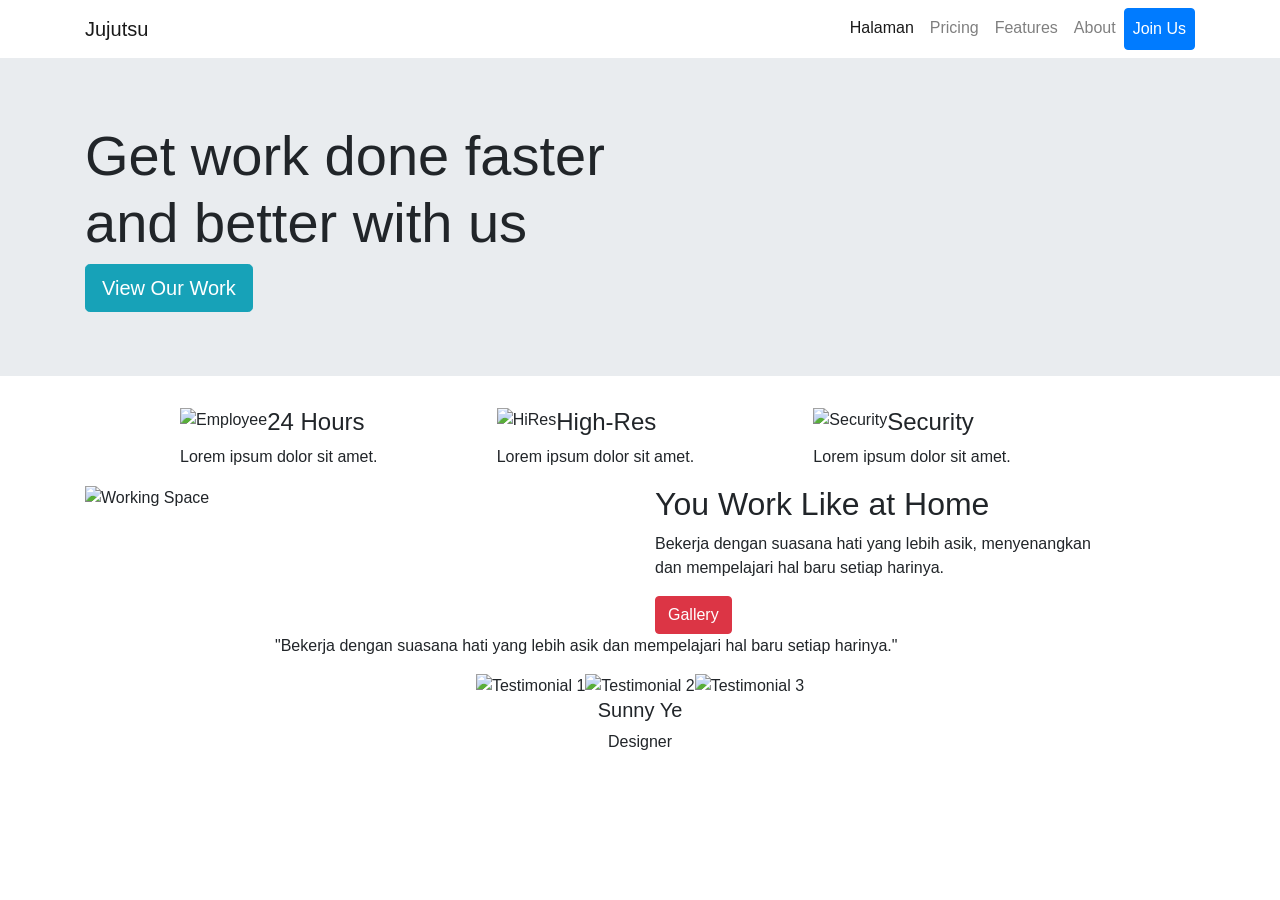
==== Tugas_4-landing_bootstrap/index.html @ a0ee175c "Create index.html" ====
<!doctype html>
<html lang="en">
  <head>
    <!-- Required meta tags -->
    <meta charset="utf-8">
    <meta name="viewport" content="width=device-width, initial-scale=1, shrink-to-fit=no">

    <!-- Bootstrap CSS -->
    <link rel="stylesheet" href="https://stackpath.bootstrapcdn.com/bootstrap/4.1.3/css/bootstrap.min.css" integrity="sha384-MCw98/SFnGE8fJT3GXwEOngsV7Zt27NXFoaoApmYm81iuXoPkFOJwJ8ERdknLPMO" crossorigin="anonymous">
    <link rel="stylesheet" href="css/style.css">

    <!-- Google Fonts -->
    <link href="https://fonts.googleapis.com/css?family=Viga" rel="stylesheet">

    <title>jujutsu kaisen</title>
  </head>
  <body>


    <!-- awal Navbar -->
    <nav class="navbar navbar-expand-lg navbar-light">
      <div class="container">
        <a class="navbar-brand" href="#">Jujutsu</a>
        <button class="navbar-toggler" type="button" data-toggle="collapse" data-target="#navbarNavAltMarkup" aria-controls="navbarNavAltMarkup" aria-expanded="false" aria-label="Toggle navigation">
          <span class="navbar-toggler-icon"></span>
        </button>
        <div class="collapse navbar-collapse" id="navbarNavAltMarkup">
          <div class="navbar-nav ml-auto">
            <a class="nav-item nav-link active" href="#">Halaman <span class="sr-only">(current)</span></a>
            <a class="nav-item nav-link" href="#">Pricing</a>
            <a class="nav-item nav-link" href="#">Features</a>
            <a class="nav-item nav-link" href="#">About</a>
            <a class="nav-item nav-link btn btn-primary text-white tombol" href="#">Join Us</a>
          </div>
        </div>
      </div>
    </nav>
    <!-- akhir Navbar -->

    <!-- Jumbotron -->
    <div class="jumbotron jumbotron-fluid">
      <div class="container">
        <h1 class="display-4">Get work done <span>faster</span> <br>and <span>better</span> with us</h1>
        <a href="#" class="btn btn-info btn-lg tombol">View Our Work</a>
      </div>
    </div>
    <!-- akhir Jumbotron -->


    <!-- container -->
    <div class="container">

      <!-- info panel -->
      <div class="row justify-content-center">
        <div class="col-10 info-panel">
          <div class="row">
            <div class="col-sm">
              <img src="img/employee.png" alt="Employee" class="img-fluid float-left">
              <h4>24 Hours</h4>
              <p>Lorem ipsum dolor sit amet.</p>
            </div>
            <div class="col-lg">
              <img src="img/hires.png" alt="HiRes" class="img-fluid float-left">
              <h4>High-Res</h4>
              <p>Lorem ipsum dolor sit amet.</p>
            </div>
            <div class="col-lg">
              <img src="img/security.png" alt="Security" class="img-fluid float-left">
              <h4>Security</h4>
              <p>Lorem ipsum dolor sit amet.</p>
            </div>
          </div>
        </div>
      </div>
      <!-- akhir info panel -->


      <!-- Workingspace -->
      <div class="row workingspace">
        <div class="col-lg-6">
          <img src="img/workingspace.png" alt="Working Space" class="img-fluid">
        </div>
        <div class="col-lg-5">
          <h2>You <span>Work</span> Like at <span>Home</span></h2>
          <p>Bekerja dengan suasana hati yang lebih asik, menyenangkan
            dan mempelajari hal baru setiap harinya.</p>
          <a href="#" class="btn btn-danger tombol">Gallery</a>
        </div>
      </div>
      <!-- akhir Workingspace -->


      <!-- Testimonial -->
      <section class="testimonial">
        <div class="row justify-content-center">
          <div class="col-lg-8">
            <p>"Bekerja dengan suasana hati yang lebih asik dan mempelajari hal baru setiap harinya."</p>
          </div>
        </div>
        <div class="row justify-content-center">
          <div class="col-lg-6 justify-content-center d-flex">
            <img src="img/img1.png" alt="Testimonial 1">
            <img src="img/img2.png" alt="Testimonial 2" class="img-main">
            <img src="img/img3.png" alt="Testimonial 3">
          </div>
        </div>
        <div class="row justify-content-center info-text">
          <div class="col-lg text-center">
            <h5>Sunny Ye</h5>
            <p>Designer</p>
          </div>
        </div>
      </section>
      <!-- akhir Testimonial -->


    </div>
    <!-- akhir container -->




    

    <!-- Optional JavaScript -->
    <!-- jQuery first, then Popper.js, then Bootstrap JS -->
    <script src="https://code.jquery.com/jquery-3.3.1.slim.min.js" integrity="sha384-q8i/X+965DzO0rT7abK41JStQIAqVgRVzpbzo5smXKp4YfRvH+8abtTE1Pi6jizo" crossorigin="anonymous"></script>
    <script src="https://cdnjs.cloudflare.com/ajax/libs/popper.js/1.14.3/umd/popper.min.js" integrity="sha384-ZMP7rVo3mIykV+2+9J3UJ46jBk0WLaUAdn689aCwoqbBJiSnjAK/l8WvCWPIPm49" crossorigin="anonymous"></script>
    <script src="https://stackpath.bootstrapcdn.com/bootstrap/4.1.3/js/bootstrap.min.js" integrity="sha384-ChfqqxuZUCnJSK3+MXmPNIyE6ZbWh2IMqE241rYiqJxyMiZ6OW/JmZQ5stwEULTy" crossorigin="anonymous"></script>
    <script type="text/javascript" src="js/script.js"></script>
  </body>
</html>
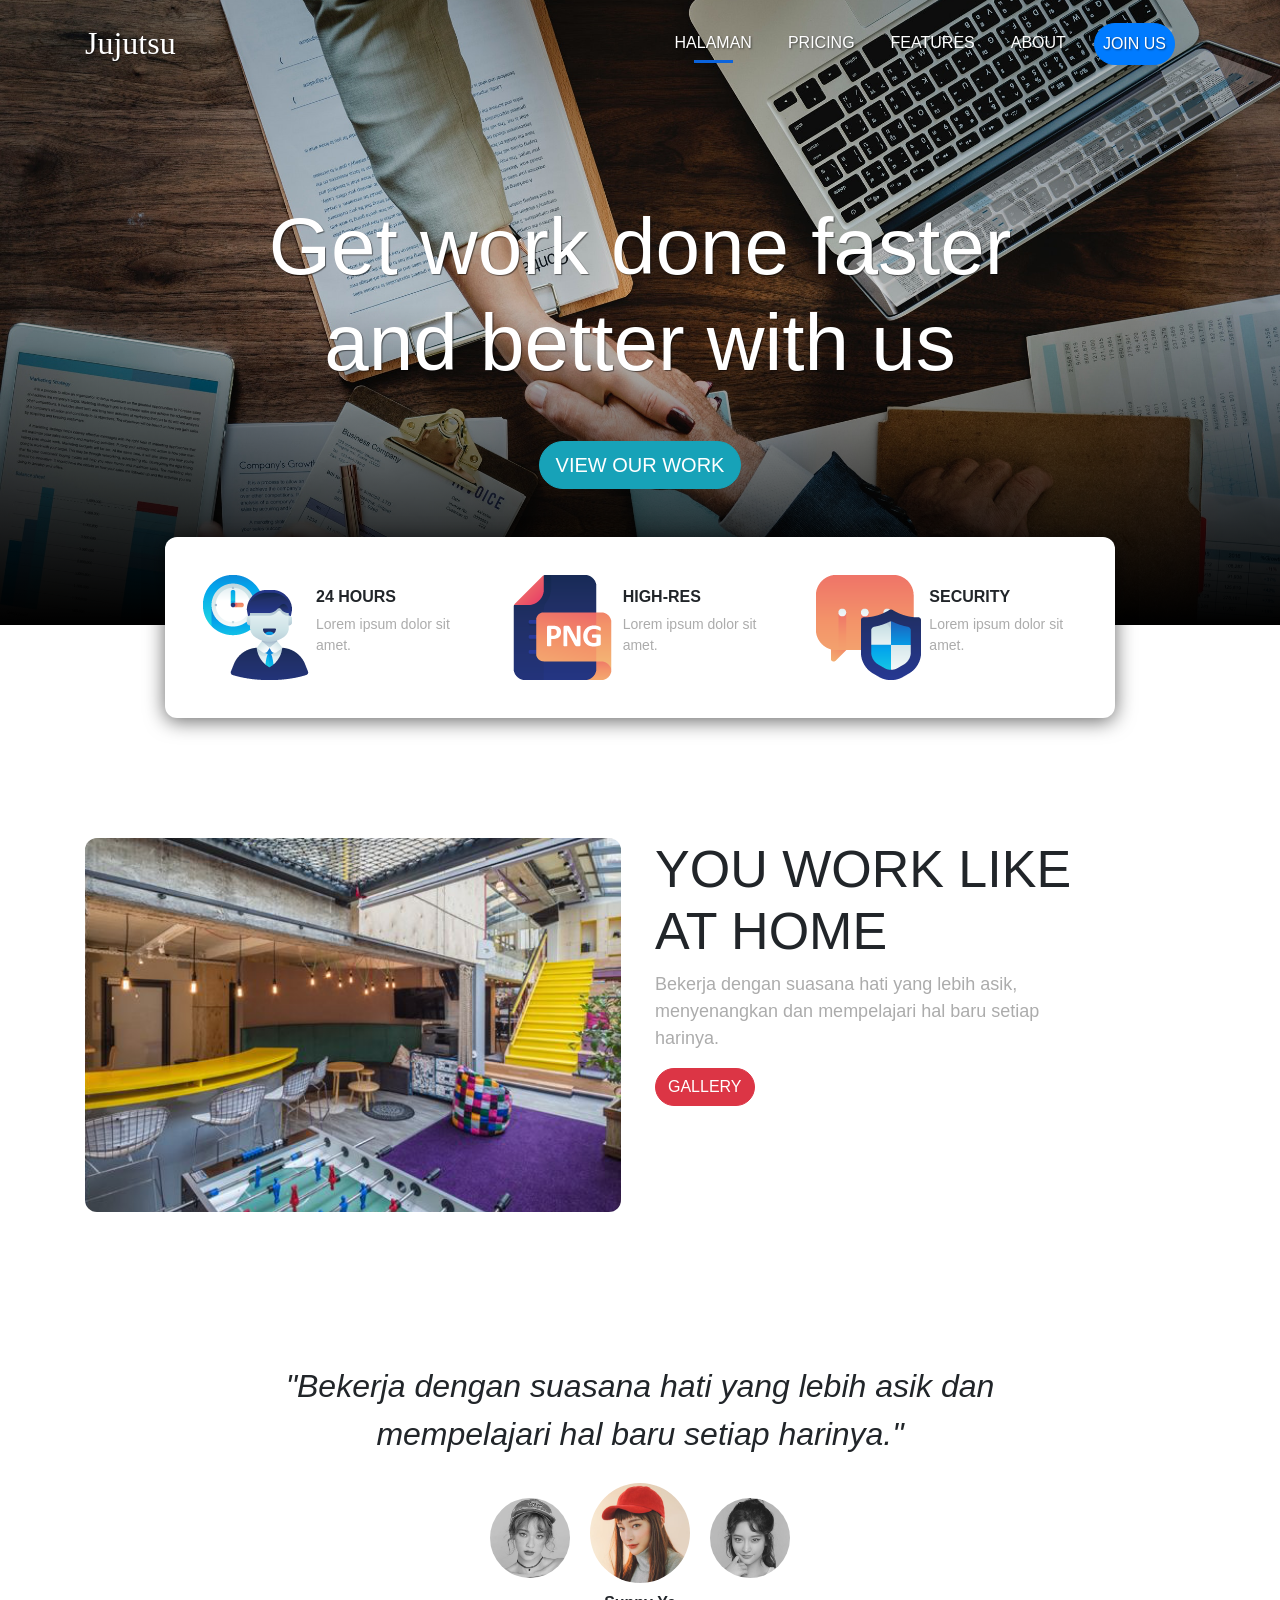
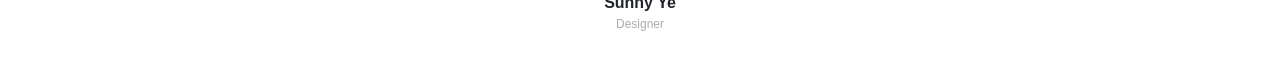
==== commit 5cfd53d7: "Update index.html" ====
--- a/Tugas_4-landing_bootstrap/index.html
+++ b/Tugas_4-landing_bootstrap/index.html
@@ -54,17 +54,17 @@
       <div class="row justify-content-center">
         <div class="col-10 info-panel">
           <div class="row">
-            <div class="col-sm">
+            <div class="col-sm y">
               <img src="img/employee.png" alt="Employee" class="img-fluid float-left">
               <h4>24 Hours</h4>
               <p>Lorem ipsum dolor sit amet.</p>
             </div>
-            <div class="col-lg">
+            <div class="col-lg y">
               <img src="img/hires.png" alt="HiRes" class="img-fluid float-left">
               <h4>High-Res</h4>
               <p>Lorem ipsum dolor sit amet.</p>
             </div>
-            <div class="col-lg">
+            <div class="col-lg y">
               <img src="img/security.png" alt="Security" class="img-fluid float-left">
               <h4>Security</h4>
               <p>Lorem ipsum dolor sit amet.</p>
--- a/Tugas_4-landing_bootstrap/css/style.css
+++ b/Tugas_4-landing_bootstrap/css/style.css
@@ -0,0 +1,196 @@
+
+
+/* Navbar */
+.navbar-brand {
+    font: 32px Viga;
+}
+
+
+/* Jumbotron */
+.jumbotron {
+    background: url(../img/jumbotron-bg.jpg);
+    background-size: cover;
+    height: 540px;
+    position: relative;
+    z-index: -1;
+}
+
+.jumbotron::after {
+    content: '';
+    display: block;
+    position: absolute;
+    width: 100%;
+    height: 50%;
+    background-image: linear-gradient(to top, rgba(0,0,0,1), rgba(0,0,0,0));
+    bottom: 0;
+}
+
+.jumbotron .container {
+    color: white;
+    text-align: center;
+    position: relative;
+    z-index: 1;
+}
+
+.jumbotron .display-4 {
+    font-weight: 200;
+    font-size: 2.6em;
+    margin-top: 100px;
+    text-shadow: 1px 1px 1px rgba(0, 0, 0, 0.5);
+    margin-bottom: 50px;
+}
+
+.jumbotron .display-4 span {
+    font-weight: 500;
+}
+
+
+
+/* Info Panel */
+.info-panel {
+    background-color: white;
+    padding: 30px;
+    margin-top: -120px;
+    border-radius: 12px;
+    box-shadow: 0 3px 20px rgba(0, 0, 0, 0.6);
+}
+
+.info-panel h4 {
+    font-size: 16px;
+    font-weight: bold;
+    margin-top: 20px;
+    text-transform: uppercase;
+}
+
+.info-panel p {
+    font-size: 14px;
+    font-weight: lighter;
+    color: #acacac;
+}
+
+
+
+/* Workingspace */
+.workingspace {
+    margin-top: 120px;
+    text-align: center;
+}
+
+.workingspace img {
+    margin-bottom: 20px;
+}
+
+.workingspace h2 {
+    font-size: 52px;
+    text-transform: uppercase;
+    font-weight: 200;
+}
+
+.workingspace h2 span {
+    font-weight: 500;
+}
+
+.workingspace p {
+    font-size: 18px;
+    color: #ACACAC;
+    font-weight: 200;
+}
+
+
+/* Testimonial */
+.testimonial {
+    margin-top: 130px;
+}
+
+.testimonial p {
+    font-size: 1.4em;
+    text-align: center;
+    font-weight: 200;
+    font-style: italic;
+    margin-bottom: 30px;
+}
+
+.testimonial img {
+    width: 80px;
+    height: 80px;
+    margin: 10px;
+    border-radius: 50%;
+    filter: grayscale(1);
+}
+
+.testimonial .img-main {
+    width: 100px;
+    height: 100px;
+    margin-top: -5px;
+    filter: grayscale(0);
+}
+
+.testimonial .info-text h5 {
+    font-size: 16px;
+    font-weight: bold;
+}
+
+.testimonial .info-text p {
+    font-size: 12px;
+    margin-top: -5px;
+    color: #acacac;
+    font-style: normal;
+}
+
+
+
+/* Utility */
+.tombol {
+    border-radius: 40px;
+    text-transform: uppercase;
+}
+
+/* RESPONSIVE */
+@media (min-width: 992px) {
+    .navbar {
+        padding-top: 20px;
+    }
+    
+    .navbar-brand, .nav-link {
+        color: white !important;
+        text-shadow: 1px 1px 2px rgba(0, 0, 0, 0.5)
+    }
+
+    .nav-link {
+        text-transform: uppercase;
+        margin-right: 20px;
+    }
+
+    .nav-link:hover::after,
+    .nav-link.active::after {
+        content: '';
+        display: block;
+        border-bottom: 3px solid #0B63DC;
+        margin: auto;
+        margin-bottom: -8px;
+        width: 50%;
+        padding-top: 5px;
+    }
+
+
+    .jumbotron {
+        margin-top: -90px;
+        height: 640px;
+    }
+
+    .jumbotron .display-4 {
+        font-size: 5em;
+        margin-top: 150px;
+    }
+
+
+    .workingspace {
+        text-align: left;
+    }
+
+
+    .testimonial p {
+        font-size: 2em;
+    }
+
+}
